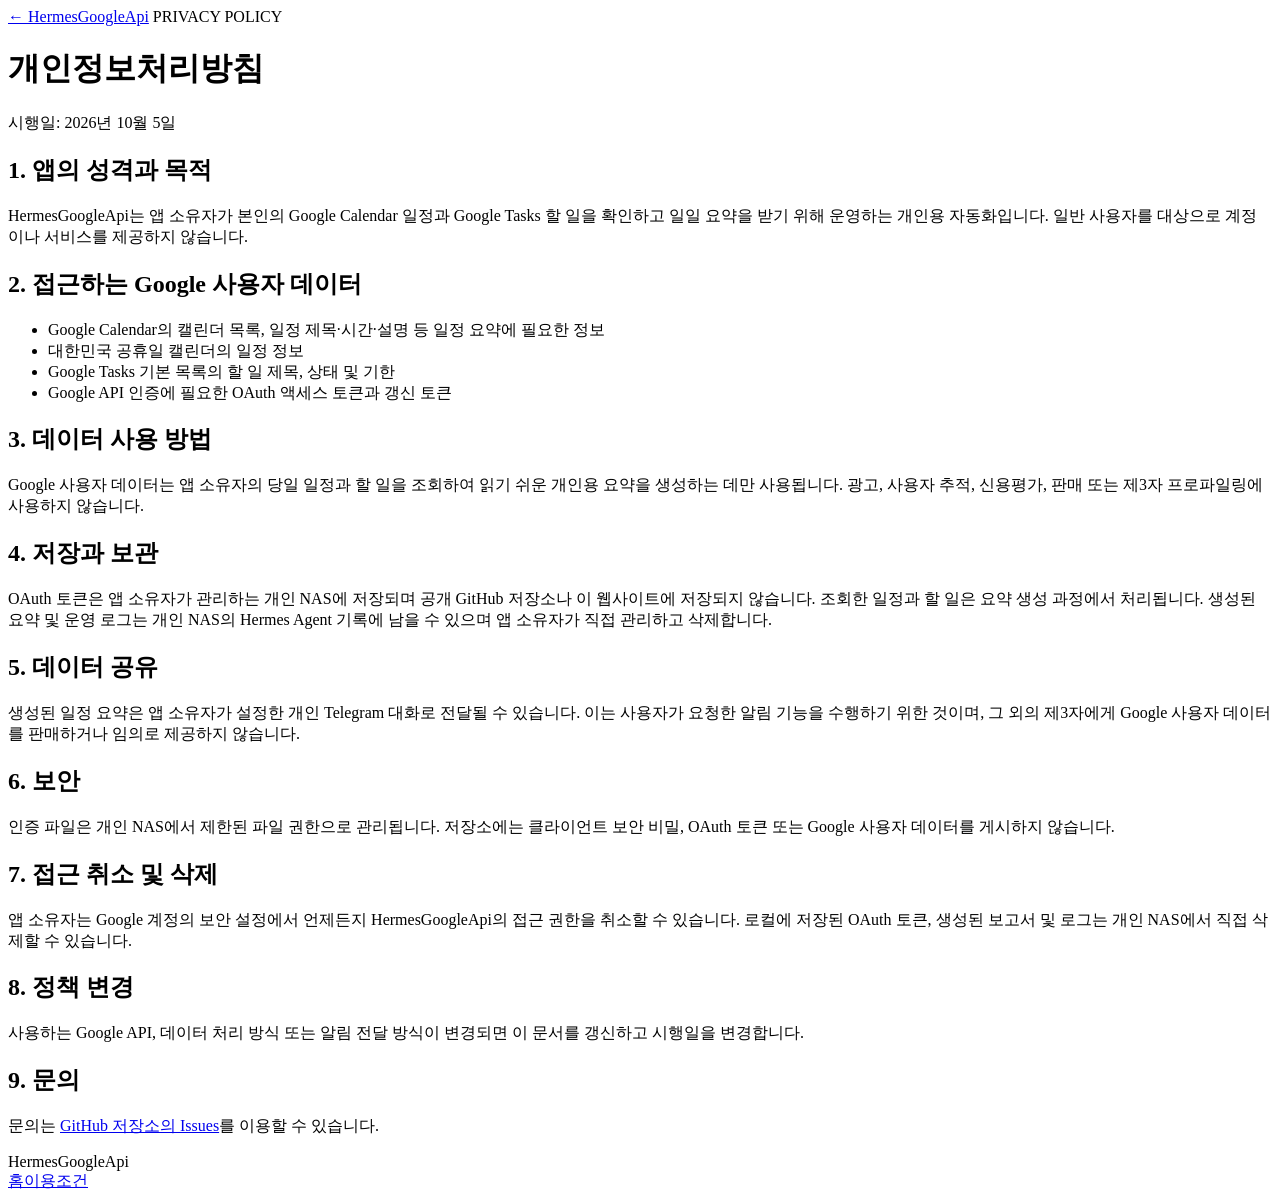
==== privacy.html @ 1b58c545 "Add privacy policy" ====
<!doctype html>
<html lang="ko">
<head>
  <meta charset="utf-8">
  <meta name="viewport" content="width=device-width, initial-scale=1">
  <meta name="description" content="HermesGoogleApi 개인정보처리방침">
  <title>개인정보처리방침 · HermesGoogleApi</title>
  <link rel="stylesheet" href="style.css">
</head>
<body>
  <main class="shell document">
    <header class="document-header">
      <a class="back" href="index.html">← HermesGoogleApi</a>
      <span class="eyebrow">PRIVACY POLICY</span>
      <h1>개인정보처리방침</h1>
      <p>시행일: 2026년 10월 5일</p>
    </header>

    <section>
      <h2>1. 앱의 성격과 목적</h2>
      <p>HermesGoogleApi는 앱 소유자가 본인의 Google Calendar 일정과 Google Tasks 할 일을 확인하고 일일 요약을 받기 위해 운영하는 개인용 자동화입니다. 일반 사용자를 대상으로 계정이나 서비스를 제공하지 않습니다.</p>
    </section>

    <section>
      <h2>2. 접근하는 Google 사용자 데이터</h2>
      <ul>
        <li>Google Calendar의 캘린더 목록, 일정 제목·시간·설명 등 일정 요약에 필요한 정보</li>
        <li>대한민국 공휴일 캘린더의 일정 정보</li>
        <li>Google Tasks 기본 목록의 할 일 제목, 상태 및 기한</li>
        <li>Google API 인증에 필요한 OAuth 액세스 토큰과 갱신 토큰</li>
      </ul>
    </section>

    <section>
      <h2>3. 데이터 사용 방법</h2>
      <p>Google 사용자 데이터는 앱 소유자의 당일 일정과 할 일을 조회하여 읽기 쉬운 개인용 요약을 생성하는 데만 사용됩니다. 광고, 사용자 추적, 신용평가, 판매 또는 제3자 프로파일링에 사용하지 않습니다.</p>
    </section>

    <section>
      <h2>4. 저장과 보관</h2>
      <p>OAuth 토큰은 앱 소유자가 관리하는 개인 NAS에 저장되며 공개 GitHub 저장소나 이 웹사이트에 저장되지 않습니다. 조회한 일정과 할 일은 요약 생성 과정에서 처리됩니다. 생성된 요약 및 운영 로그는 개인 NAS의 Hermes Agent 기록에 남을 수 있으며 앱 소유자가 직접 관리하고 삭제합니다.</p>
    </section>

    <section>
      <h2>5. 데이터 공유</h2>
      <p>생성된 일정 요약은 앱 소유자가 설정한 개인 Telegram 대화로 전달될 수 있습니다. 이는 사용자가 요청한 알림 기능을 수행하기 위한 것이며, 그 외의 제3자에게 Google 사용자 데이터를 판매하거나 임의로 제공하지 않습니다.</p>
    </section>

    <section>
      <h2>6. 보안</h2>
      <p>인증 파일은 개인 NAS에서 제한된 파일 권한으로 관리됩니다. 저장소에는 클라이언트 보안 비밀, OAuth 토큰 또는 Google 사용자 데이터를 게시하지 않습니다.</p>
    </section>

    <section>
      <h2>7. 접근 취소 및 삭제</h2>
      <p>앱 소유자는 Google 계정의 보안 설정에서 언제든지 HermesGoogleApi의 접근 권한을 취소할 수 있습니다. 로컬에 저장된 OAuth 토큰, 생성된 보고서 및 로그는 개인 NAS에서 직접 삭제할 수 있습니다.</p>
    </section>

    <section>
      <h2>8. 정책 변경</h2>
      <p>사용하는 Google API, 데이터 처리 방식 또는 알림 전달 방식이 변경되면 이 문서를 갱신하고 시행일을 변경합니다.</p>
    </section>

    <section>
      <h2>9. 문의</h2>
      <p>문의는 <a href="https://github.com/lhhriano/hermes-google-api/issues">GitHub 저장소의 Issues</a>를 이용할 수 있습니다.</p>
    </section>

    <footer>
      <span>HermesGoogleApi</span>
      <nav><a href="index.html">홈</a><a href="terms.html">이용조건</a></nav>
    </footer>
  </main>
</body>
</html>
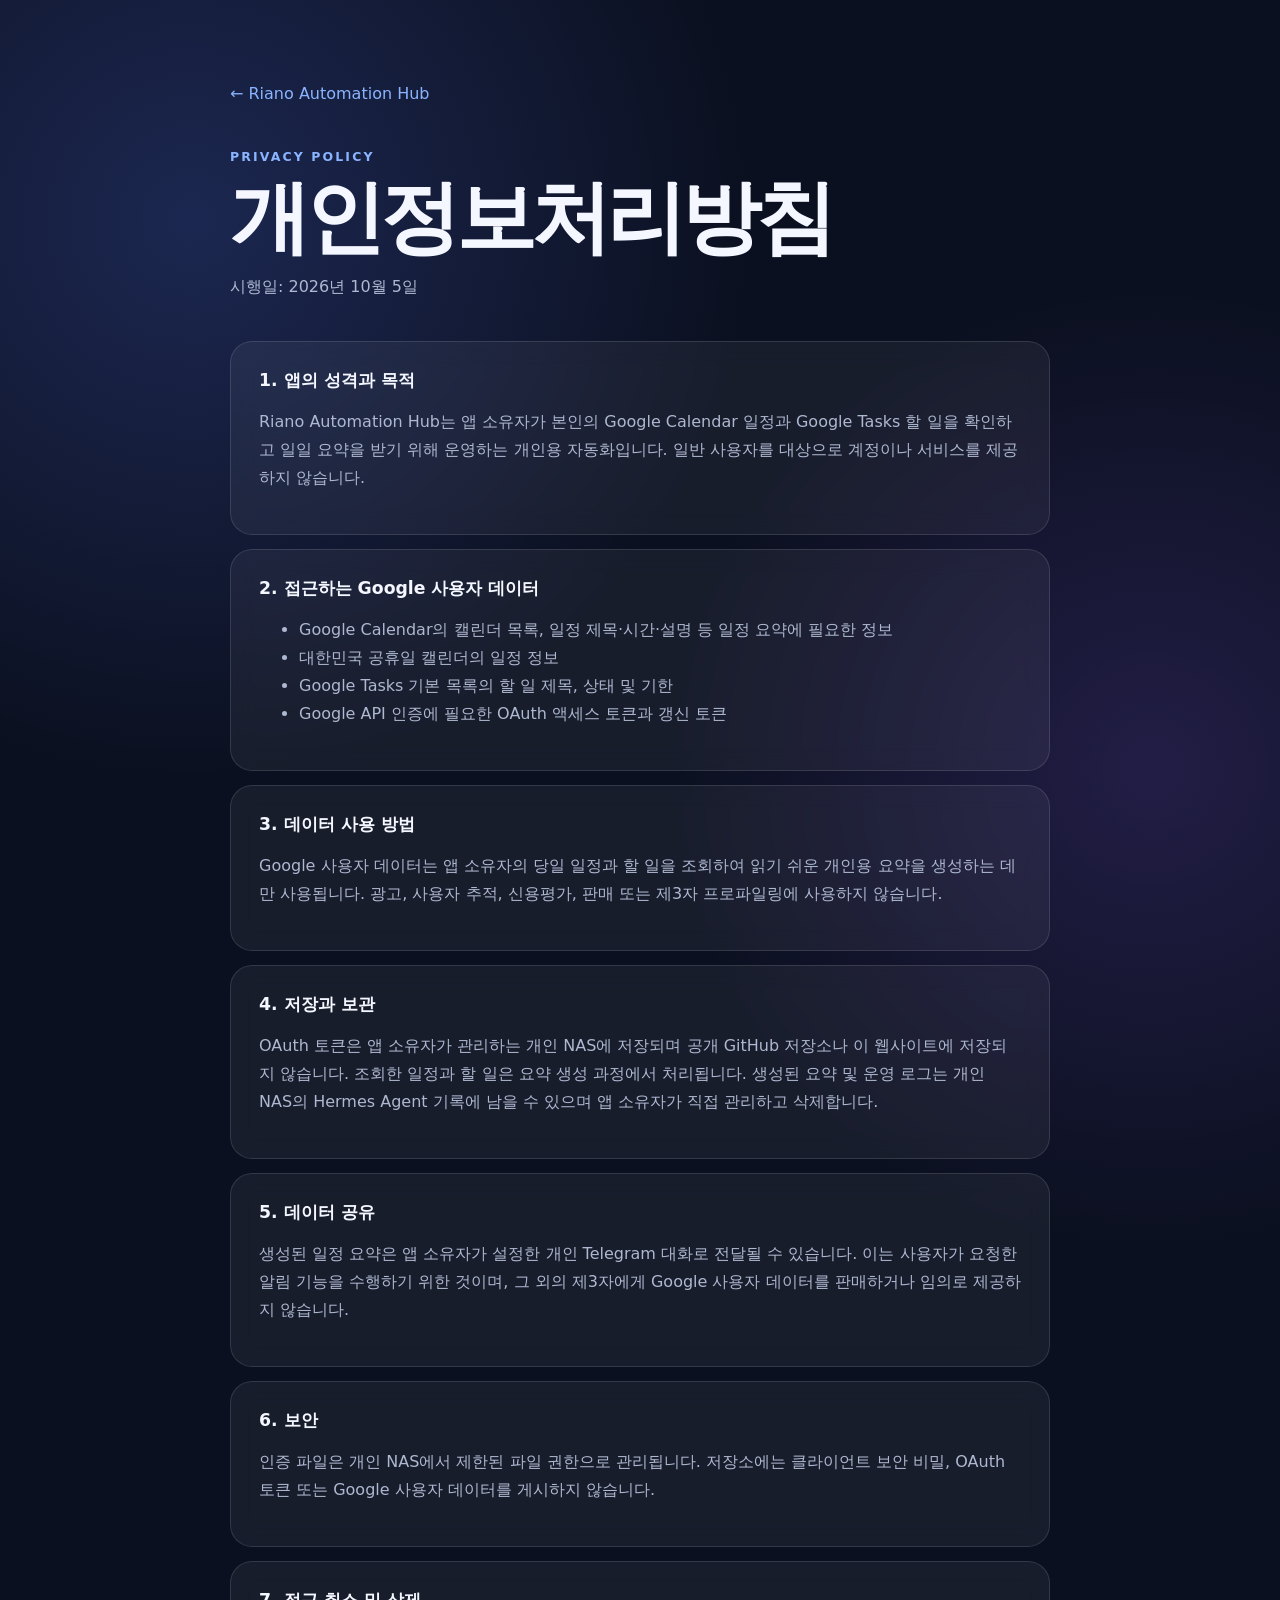
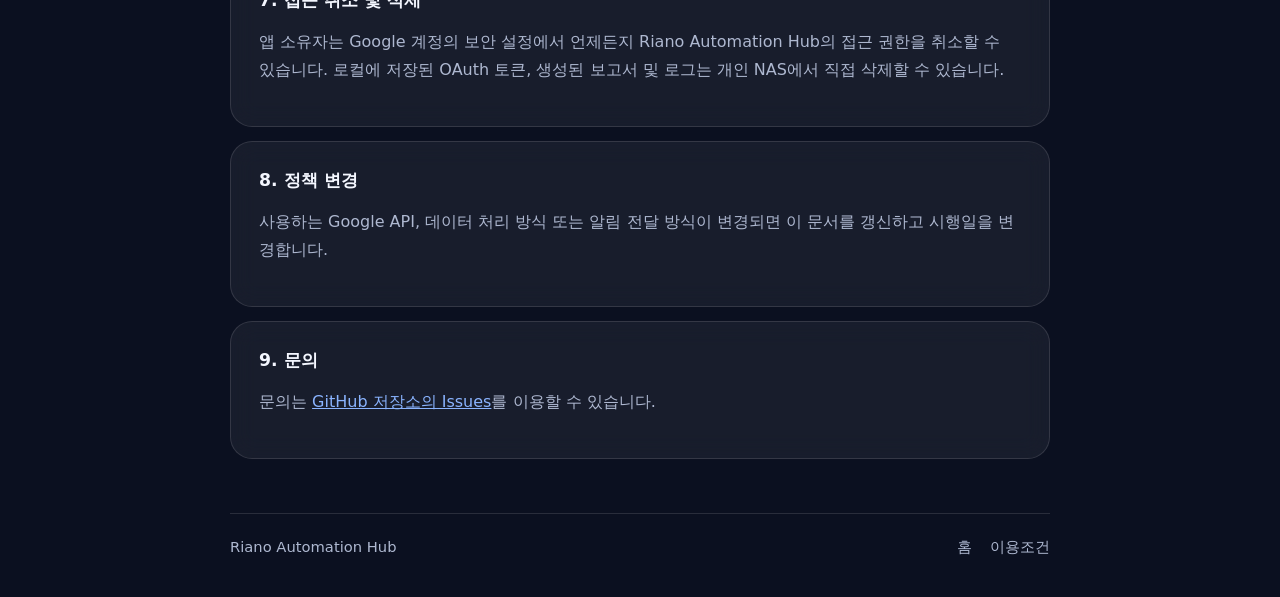
==== commit 512ea50f: "Rename site to Riano Automation Hub" ====
--- a/privacy.html
+++ b/privacy.html
@@ -3,14 +3,14 @@
 <head>
   <meta charset="utf-8">
   <meta name="viewport" content="width=device-width, initial-scale=1">
-  <meta name="description" content="HermesGoogleApi 개인정보처리방침">
-  <title>개인정보처리방침 · HermesGoogleApi</title>
+  <meta name="description" content="Riano Automation Hub 개인정보처리방침">
+  <title>개인정보처리방침 · Riano Automation Hub</title>
   <link rel="stylesheet" href="style.css">
 </head>
 <body>
   <main class="shell document">
     <header class="document-header">
-      <a class="back" href="index.html">← HermesGoogleApi</a>
+      <a class="back" href="index.html">← Riano Automation Hub</a>
       <span class="eyebrow">PRIVACY POLICY</span>
       <h1>개인정보처리방침</h1>
       <p>시행일: 2026년 10월 5일</p>
@@ -18,7 +18,7 @@
 
     <section>
       <h2>1. 앱의 성격과 목적</h2>
-      <p>HermesGoogleApi는 앱 소유자가 본인의 Google Calendar 일정과 Google Tasks 할 일을 확인하고 일일 요약을 받기 위해 운영하는 개인용 자동화입니다. 일반 사용자를 대상으로 계정이나 서비스를 제공하지 않습니다.</p>
+      <p>Riano Automation Hub는 앱 소유자가 본인의 Google Calendar 일정과 Google Tasks 할 일을 확인하고 일일 요약을 받기 위해 운영하는 개인용 자동화입니다. 일반 사용자를 대상으로 계정이나 서비스를 제공하지 않습니다.</p>
     </section>
 
     <section>
@@ -53,7 +53,7 @@
 
     <section>
       <h2>7. 접근 취소 및 삭제</h2>
-      <p>앱 소유자는 Google 계정의 보안 설정에서 언제든지 HermesGoogleApi의 접근 권한을 취소할 수 있습니다. 로컬에 저장된 OAuth 토큰, 생성된 보고서 및 로그는 개인 NAS에서 직접 삭제할 수 있습니다.</p>
+      <p>앱 소유자는 Google 계정의 보안 설정에서 언제든지 Riano Automation Hub의 접근 권한을 취소할 수 있습니다. 로컬에 저장된 OAuth 토큰, 생성된 보고서 및 로그는 개인 NAS에서 직접 삭제할 수 있습니다.</p>
     </section>
 
     <section>
@@ -67,7 +67,7 @@
     </section>
 
     <footer>
-      <span>HermesGoogleApi</span>
+      <span>Riano Automation Hub</span>
       <nav><a href="index.html">홈</a><a href="terms.html">이용조건</a></nav>
     </footer>
   </main>
--- a/style.css
+++ b/style.css
@@ -0,0 +1,46 @@
+:root {
+  color-scheme: dark;
+  --bg: #0b1020;
+  --panel: rgba(255,255,255,.055);
+  --line: rgba(255,255,255,.12);
+  --text: #f4f7ff;
+  --muted: #aeb8d0;
+  --accent: #8ab4ff;
+  --accent-2: #b8a5ff;
+}
+* { box-sizing: border-box; }
+html { font-family: Inter, ui-sans-serif, system-ui, -apple-system, BlinkMacSystemFont, "Segoe UI", sans-serif; background: var(--bg); color: var(--text); }
+body { margin: 0; min-height: 100vh; background:
+  radial-gradient(circle at 15% 10%, rgba(88,122,255,.22), transparent 35rem),
+  radial-gradient(circle at 90% 35%, rgba(146,94,255,.17), transparent 30rem),
+  var(--bg); }
+a { color: var(--accent); }
+.shell { width: min(1040px, calc(100% - 40px)); margin: 0 auto; padding: 84px 0 40px; }
+.hero { max-width: 790px; padding: 48px 0 68px; }
+.eyebrow { display: block; margin-bottom: 16px; color: var(--accent); font-size: .78rem; font-weight: 800; letter-spacing: .17em; }
+h1 { margin: 0; font-size: clamp(3rem, 9vw, 6.8rem); line-height: .96; letter-spacing: -.06em; }
+.lead { max-width: 720px; margin: 28px 0 0; color: var(--muted); font-size: clamp(1.1rem, 2.4vw, 1.42rem); line-height: 1.75; }
+.actions { display: flex; flex-wrap: wrap; gap: 12px; margin-top: 32px; }
+.button { display: inline-flex; padding: 13px 18px; border: 1px solid var(--line); border-radius: 999px; color: var(--text); text-decoration: none; background: rgba(255,255,255,.04); }
+.button.primary { border-color: transparent; background: linear-gradient(135deg, #6f9cff, #9c81ff); color: #071024; font-weight: 800; }
+.grid { display: grid; grid-template-columns: repeat(3, 1fr); gap: 16px; }
+.card, .details, .document section { border: 1px solid var(--line); border-radius: 22px; background: var(--panel); backdrop-filter: blur(12px); }
+.card { padding: 26px; }
+.card h2, .details h2, .document section h2 { margin-top: 0; font-size: 1.08rem; }
+.card p, .details p, .details li, .document p, .document li { color: var(--muted); line-height: 1.75; }
+.details { margin-top: 16px; padding: 28px; }
+footer { display: flex; justify-content: space-between; gap: 24px; margin-top: 54px; padding-top: 24px; border-top: 1px solid var(--line); color: var(--muted); font-size: .92rem; }
+footer nav { display: flex; flex-wrap: wrap; gap: 18px; }
+footer a { color: var(--muted); text-decoration: none; }
+.document { max-width: 820px; }
+.document-header { margin-bottom: 40px; }
+.document-header h1 { margin-top: 14px; font-size: clamp(2.8rem, 7vw, 5rem); }
+.document-header p { color: var(--muted); }
+.back { display: inline-block; margin-bottom: 46px; text-decoration: none; }
+.document section { margin: 14px 0; padding: 26px 28px; }
+@media (max-width: 760px) {
+  .shell { width: min(100% - 28px, 1040px); padding-top: 48px; }
+  .hero { padding-top: 28px; }
+  .grid { grid-template-columns: 1fr; }
+  footer { flex-direction: column; }
+}
